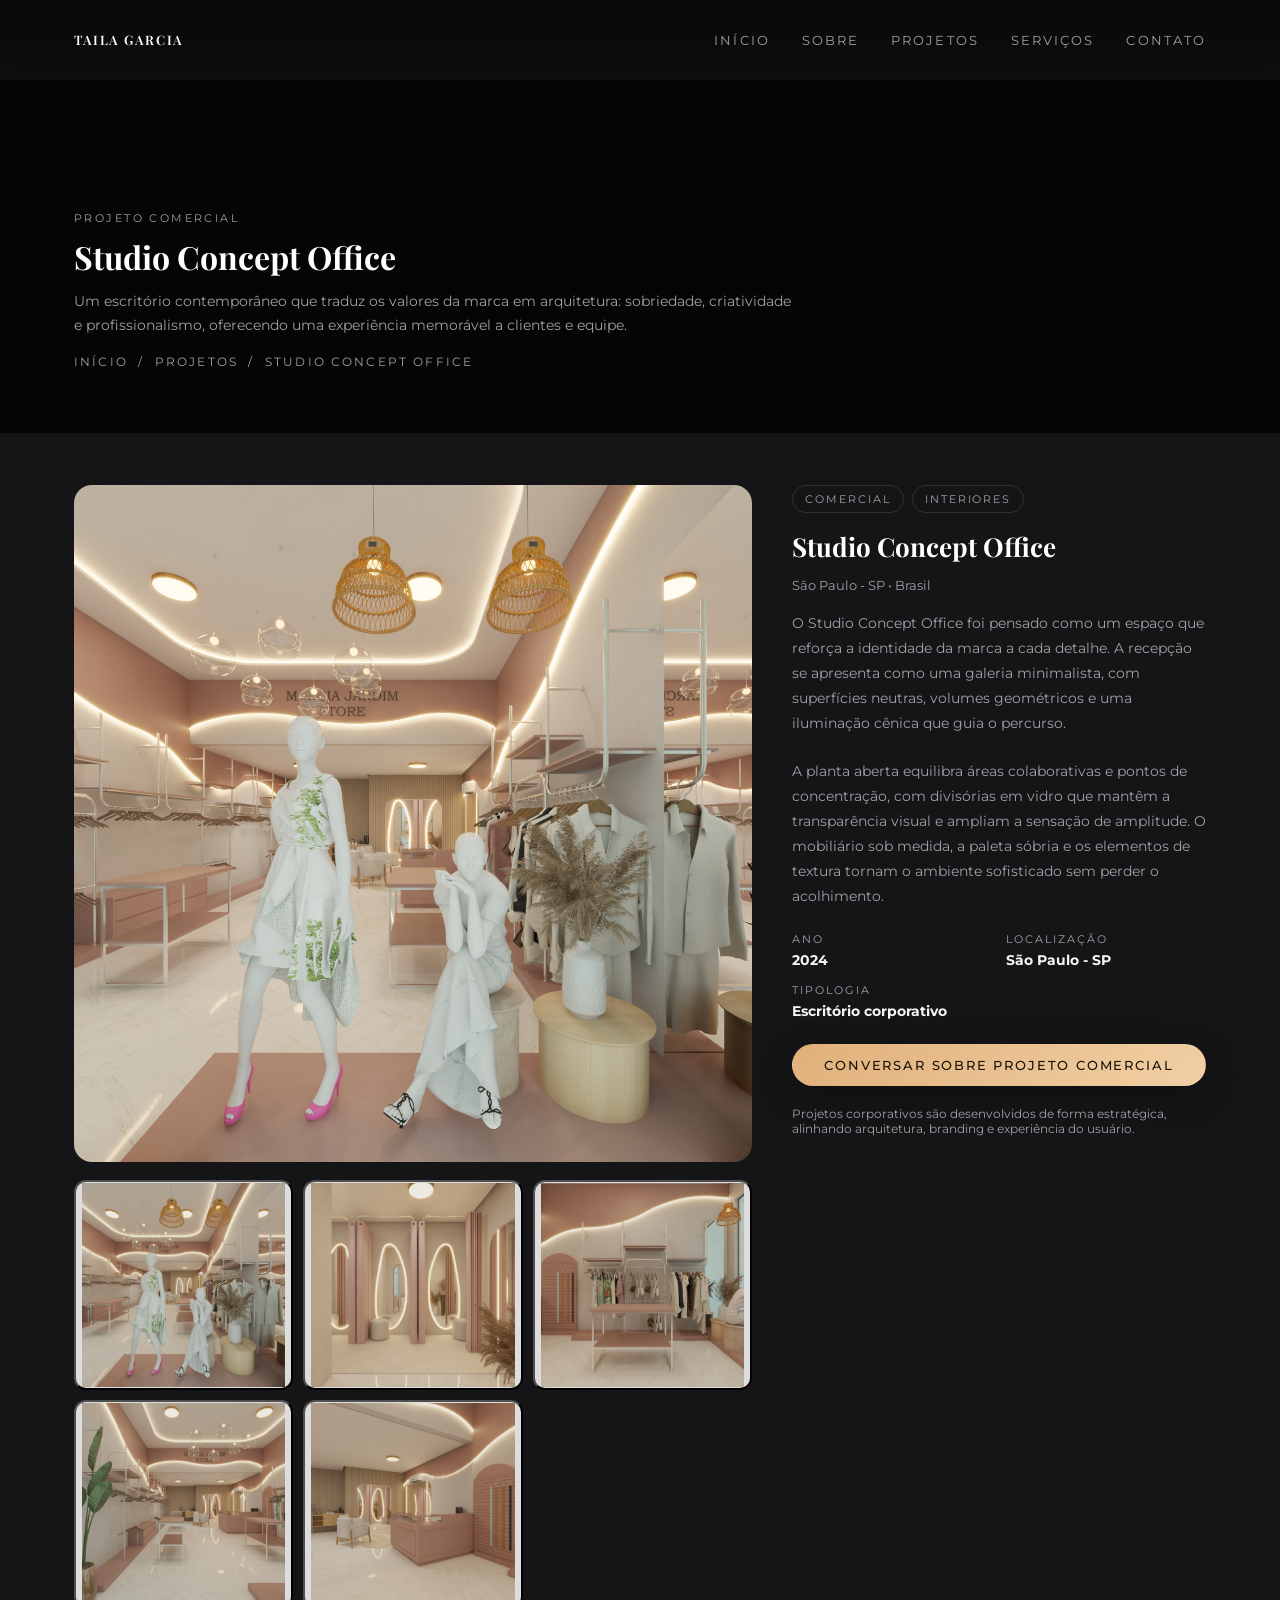
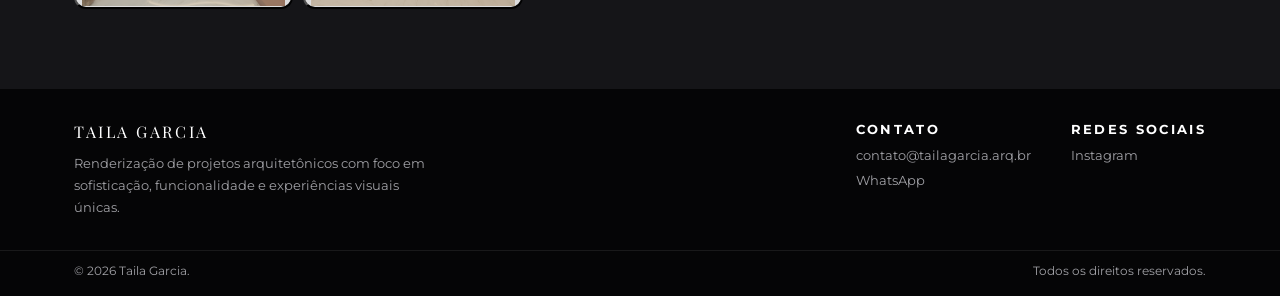
==== projetos/projeto-comercial-01.html @ 8aee03a0 "Initial commit" ====
<!DOCTYPE html>
<html lang="pt-BR">
  <head>
    <meta charset="UTF-8" />
    <meta name="viewport" content="width=device-width, initial-scale=1.0" />
    <title>Studio Concept Office | Taila Garcia</title>
    <meta
      name="description"
      content="Escritório contemporâneo com atmosfera sofisticada e minimalista, pensado para potencializar a experiência da marca e o bem-estar da equipe."
    />

    <link rel="preconnect" href="https://fonts.googleapis.com" />
    <link rel="preconnect" href="https://fonts.gstatic.com" crossorigin />
    <link
      href="https://fonts.googleapis.com/css2?family=Montserrat:wght@300;400;500;600&family=Playfair+Display:wght@500;600;700&display=swap"
      rel="stylesheet"
    />

    <link rel="stylesheet" href="../assets/css/style.css" />
  </head>
  <body>
    <!-- Header -->
    <header class="header">
      <div class="container header__content">
        <a href="../index.html#home" class="logo"
          >Taila Garcia</a
        >

        <nav class="nav" id="mainNav">
          <ul class="nav__list">
            <li><a href="../index.html#home">Início</a></li>
            <li><a href="../index.html#sobre">Sobre</a></li>
            <li><a href="../projetos.html">Projetos</a></li>
            <li><a href="../index.html#servicos">Serviços</a></li>
            <li><a href="../index.html#contato">Contato</a></li>
          </ul>
        </nav>

        <button class="nav-toggle" id="navToggle" aria-label="Abrir menu">
          <span></span>
          <span></span>
          <span></span>
        </button>
      </div>
    </header>

    <main>
      <!-- Cabeçalho do projeto -->
      <section class="page-header">
        <div class="container">
          <div class="page-header__content animate-on-scroll">
            <p class="page-header__eyebrow">Projeto comercial</p>
            <h1 class="page-header__title">Studio Concept Office</h1>
            <p class="page-header__subtitle">
              Um escritório contemporâneo que traduz os valores da marca em
              arquitetura: sobriedade, criatividade e profissionalismo,
              oferecendo uma experiência memorável a clientes e equipe.
            </p>

            <div class="breadcrumb">
              <a href="../index.html">Início</a> &nbsp;/&nbsp;
              <a href="../projetos.html">Projetos</a> &nbsp;/&nbsp;
              <span>Studio Concept Office</span>
            </div>
          </div>
        </div>
      </section>

      <!-- Conteúdo do projeto -->
      <section class="page-section">
        <div class="container">
          <div class="project-layout">
            <!-- Galeria -->
            <div class="project-gallery animate-on-scroll">
              <div
                class="project-gallery__main"
                data-main-image="comercial-concept-thumbs"
              >
                <img
                  src="../assets/img/projetos/comercial/comercial-1.png"
                  alt="Área de recepção do Studio Concept Office"
                />
              </div>
              <div
                class="project-gallery__thumbs"
                id="comercial-concept-thumbs"
              >
                <button
                  class="project-gallery__thumb"
                  type="button"
                  data-image-src="../assets/img/projetos/comercial/comercial-1.png"
                >
                  <img
                    src="../assets/img/projetos/comercial/comercial-1.png"
                    alt="Recepção com iluminação linear"
                  />
                
                </button>
                <button
                  class="project-gallery__thumb"
                  type="button"
                  data-image-src="../assets/img/projetos/comercial/comercial-2.png"
                >
                  <img
                    src="../assets/img/projetos/comercial/comercial-2.png"
                    alt="Sala de reunião envidraçada"
                  />
                </button>

                <button
                  class="project-gallery__thumb"
                  type="button"
                  data-image-src="../assets/img/projetos/comercial/comercial-3.png"
                >
                  <img
                    src="../assets/img/projetos/comercial/comercial-3.png"
                    alt="Sala de reunião envidraçada"
                  />
                </button>
                <button
                  class="project-gallery__thumb"
                  type="button"
                  data-image-src="../assets/img/projetos/comercial/comercial-4.png"
                >
                  <img
                    src="../assets/img/projetos/comercial/comercial-4.png"
                    alt="Área de trabalho colaborativa"
                  />
                </button>

                <button
                  class="project-gallery__thumb"
                  type="button"
                  data-image-src="../assets/img/projetos/comercial/comercial-5.png"
                >
                  <img
                    src="../assets/img/projetos/comercial/comercial-5.png"
                    alt="Sala de reunião envidraçada"
                  />
                </button>
              </div>
            </div>

            <!-- Detalhes do projeto -->
            <aside class="project-meta animate-on-scroll">
              <div class="project-meta__tags">
                <span class="project-tag">Comercial</span>
                <span class="project-tag">Interiores</span>
              </div>

              <h1>Studio Concept Office</h1>
              <p class="project-meta__location">São Paulo - SP • Brasil</p>

              <p class="project-meta__description">
                O Studio Concept Office foi pensado como um espaço que reforça a
                identidade da marca a cada detalhe. A recepção se apresenta como
                uma galeria minimalista, com superfícies neutras, volumes
                geométricos e uma iluminação cênica que guia o percurso.
              </p>
              <p class="project-meta__description">
                A planta aberta equilibra áreas colaborativas e pontos de
                concentração, com divisórias em vidro que mantêm a
                transparência visual e ampliam a sensação de amplitude. O
                mobiliário sob medida, a paleta sóbria e os elementos de
                textura tornam o ambiente sofisticado sem perder o acolhimento.
              </p>

              <div class="project-meta__info">
                <div class="project-meta__info-item">
                  <span>Ano</span>
                  <strong>2024</strong>
                </div>
                <div class="project-meta__info-item">
                  <span>Localização</span>
                  <strong>São Paulo - SP</strong>
                </div>
                <div class="project-meta__info-item">
                  <span>Tipologia</span>
                  <strong>Escritório corporativo</strong>
                </div>
              </div>

              <div class="project-meta__cta">
                <a
                  href="https://wa.me/5544998834349?text=Olá%20Taila,%20gostei%20do%20Studio%20Concept%20Office%20e%20gostaria%20de%20conversar%20sobre%20um%20projeto%20comercial."
                  target="_blank"
                  rel="noopener"
                  class="btn btn--primary"
                >
                  Conversar sobre projeto comercial
                </a>
                <p class="project-meta__cta-note">
                  Projetos corporativos são desenvolvidos de forma estratégica,
                  alinhando arquitetura, branding e experiência do usuário.
                </p>
              </div>
            </aside>
          </div>
        </div>
      </section>
    </main>

    <!-- Footer -->
    <footer class="footer">
      <div class="container footer__content">
        <div class="footer__brand">
          <span class="footer__logo">Taila Garcia</span>
          <p>
            Renderização de projetos arquitetônicos com foco em sofisticação, funcionalidade
            e experiências visuais únicas.
          </p>
        </div>

        <div class="footer__columns">
          <div class="footer__column">
            <h4>Contato</h4>
            <ul>
              <li>
                <a href="mailto:contato@tailagarcia.arq.br"
                  >contato@tailagarcia.arq.br</a
                >
              </li>
              <li>
                <a
                  href="https://wa.me/554499834349?text=Olá%20Taila,%20gostaria%20de%20conversar%20sobre%20um%20projeto."
                  target="_blank"
                  rel="noopener"
                  >WhatsApp</a
                >
              </li>
            </ul>
          </div>

          <div class="footer__column">
            <h4>Redes sociais</h4>
            <ul class="footer__social">
              <li><a href="https://www.instagram.com/tgorender?igsh=a2pmd243MzJvcm42"
                target="_blank"
                aria-label="Instagram">Instagram</a></li>
            </ul>
          </div>
        </div>
      </div>
      <div class="footer__bottom">
        <div class="container footer__bottom-inner">
          <span>© <span id="year"></span> Taila Garcia.</span>
          <span>Todos os direitos reservados.</span>
        </div>
      </div>
    </footer>

    <script src="../assets/js/main.js"></script>
  </body>
</html>
---- assets/css/style.css ----
:root {
  /* Paleta neutra */
  --color-bg: #0f0f10;
  --color-bg-alt: #151518;
  --color-surface: #1d1d20;
  --color-surface-light: #f5f5f5;
  --color-surface-muted: #eeeeee;
  --color-text: #f5f5f5;
  --color-text-muted: #a0a0a5;
  --color-text-dark: #171717;
  --color-accent: #e0b07a;
  --color-accent-soft: rgba(224, 176, 122, 0.16);
  --color-border-subtle: rgba(255, 255, 255, 0.08);

  --header-height: 80px;
  --container-width: 1180px;
  --radius-sm: 8px;
  --radius-md: 12px;
  --radius-lg: 20px;

  --shadow-soft: 0 18px 45px rgba(0, 0, 0, 0.45);
  --shadow-subtle: 0 10px 35px rgba(0, 0, 0, 0.25);

  --transition-fast: 0.2s ease;
  --transition-normal: 0.3s ease;
  --transition-slow: 0.5s ease;
}

*,
*::before,
*::after {
  box-sizing: border-box;
}

html {
  scroll-behavior: smooth;
}

body {
  margin: 0;
  font-family: "Montserrat", system-ui, -apple-system, BlinkMacSystemFont,
    "Segoe UI", sans-serif;
  background-color: var(--color-bg);
  color: var(--color-text);
  -webkit-font-smoothing: antialiased;
}

img {
  max-width: 100%;
  display: block;
}

a {
  color: inherit;
  text-decoration: none;
}

button {
  font-family: inherit;
}

/* =========================================
   LAYOUT BASE
   ========================================= */

.container {
  width: 100%;
  max-width: var(--container-width);
  margin: 0 auto;
  padding: 0 24px;
}

main {
  margin-top: var(--header-height);
}

.section {
  padding: 96px 0;
}

.section--light {
  background-color: #ffffff;
  color: var(--color-text-dark);
}

.section--dark {
  background-color: var(--color-bg);
  color: var(--color-text);
}

.section__header {
  max-width: 640px;
  margin: 0 auto 48px;
  text-align: center;
}

.section__title {
  font-family: "Playfair Display", serif;
  font-weight: 600;
  font-size: 32px;
  letter-spacing: 0.02em;
  margin: 0 0 12px;
}

.section__title--light {
  color: #ffffff;
}

.section__subtitle {
  margin: 0;
  font-size: 15px;
  line-height: 1.7;
  color: #57575c;
}

.section__subtitle--light {
  color: var(--color-text-muted);
}

.section__footer {
  margin-top: 40px;
  text-align: center;
}

/* =========================================
   HEADER FIXO
   ========================================= */

.header {
  position: fixed;
  inset: 0 0 auto 0;
  height: var(--header-height);
  display: flex;
  align-items: center;
  z-index: 1000;
  backdrop-filter: blur(12px);
  background: linear-gradient(
    to bottom,
    rgba(10, 10, 11, 0.96),
    rgba(10, 10, 11, 0.78),
    transparent
  );
  border-bottom: 1px solid rgba(255, 255, 255, 0.03);
}

.header__content {
  display: flex;
  align-items: center;
  justify-content: space-between;
  gap: 32px;
}

.logo {
  font-family: "Playfair Display", serif;
  font-weight: 600;
  letter-spacing: 0.12em;
  font-size: 13px;
  text-transform: uppercase;
  color: #ffffff;
}

.logo span {
  font-family: "Montserrat", sans-serif;
  font-weight: 400;
  letter-spacing: 0.18em;
  margin-left: 6px;
  opacity: 0.7;
}

.nav {
  display: flex;
}

.nav__list {
  list-style: none;
  display: flex;
  align-items: center;
  gap: 32px;
  margin: 0;
  padding: 0;
}

.nav__list a {
  font-size: 13px;
  text-transform: uppercase;
  letter-spacing: 0.16em;
  color: var(--color-text-muted);
  position: relative;
  padding-bottom: 4px;
  transition: color var(--transition-fast);
}

.nav__list a::after {
  content: "";
  position: absolute;
  left: 0;
  bottom: 0;
  width: 0;
  height: 1px;
  background-color: var(--color-accent);
  transition: width var(--transition-normal);
}

.nav__list a:hover {
  color: #ffffff;
}

.nav__list a:hover::after {
  width: 100%;
}

/* Botão hamburguer (mobile) */
.nav-toggle {
  display: none;
  width: 32px;
  height: 32px;
  border: none;
  background: transparent;
  padding: 0;
  cursor: pointer;
}

.nav-toggle span {
  display: block;
  width: 100%;
  height: 2px;
  border-radius: 999px;
  background-color: #ffffff;
  transition: transform var(--transition-normal),
    opacity var(--transition-normal), top var(--transition-normal),
    bottom var(--transition-normal);
  position: relative;
}

.nav-toggle span + span {
  margin-top: 6px;
}

.nav-toggle.is-open span:nth-child(1) {
  transform: translateY(4px) rotate(45deg);
}

.nav-toggle.is-open span:nth-child(2) {
  opacity: 0;
}

.nav-toggle.is-open span:nth-child(3) {
  transform: translateY(-4px) rotate(-45deg);
}

/* =========================================
   BOTÕES
   ========================================= */

.btn {
  display: inline-flex;
  align-items: center;
  justify-content: center;
  border-radius: 999px;
  padding: 12px 26px;
  font-size: 13px;
  font-weight: 500;
  letter-spacing: 0.14em;
  text-transform: uppercase;
  border: 1px solid transparent;
  cursor: pointer;
  transition: background-color var(--transition-normal),
    color var(--transition-normal), border-color var(--transition-normal),
    transform 0.15s ease, box-shadow 0.15s ease;
}

.btn--primary {
  background: linear-gradient(135deg, var(--color-accent), #f1d0a5);
  color: #1b1308;
  box-shadow: var(--shadow-subtle);
}

.btn--primary:hover {
  transform: translateY(-1px);
  box-shadow: var(--shadow-soft);
}

.btn--ghost {
  background-color: transparent;
  border-color: rgba(0, 0, 0, 0.1);
  color: #111111;
}

.section--dark .btn--ghost {
  border-color: var(--color-border-subtle);
  color: var(--color-text);
}

.btn--ghost:hover {
  background-color: #f3f3f3;
}

.section--dark .btn--ghost:hover {
  background-color: rgba(255, 255, 255, 0.04);
}

.btn--ghost-light {
  background-color: transparent;
  border-color: rgba(255, 255, 255, 0.18);
  color: #ffffff;
}

.btn--ghost-light:hover {
  background-color: rgba(255, 255, 255, 0.06);
}

.btn--full {
  width: 100%;
}

/* =========================================
   HERO
   ========================================= */

.hero {
  position: relative;
  min-height: calc(100vh - var(--header-height));
  display: flex;
  align-items: center;
  color: #ffffff;
  background-image: linear-gradient(
      120deg,
      rgba(15, 15, 16, 0.9),
      rgba(15, 15, 16, 0.82)
    ),
    url("../img/hero-arquitetura.jpg");
  background-size: cover;
  background-position: center;
}

.hero__overlay {
  position: absolute;
  inset: 0;
  background: radial-gradient(
    circle at top left,
    rgba(255, 255, 255, 0.08),
    transparent 50%
  );
  opacity: 0.7;
}

.hero__content {
  position: relative;
  z-index: 1;
  max-width: 640px;
}

.hero__eyebrow {
  font-size: 12px;
  text-transform: uppercase;
  letter-spacing: 0.22em;
  color: var(--color-text-muted);
  margin-bottom: 16px;
}

.hero__title {
  font-family: "Playfair Display", serif;
  font-size: 40px;
  line-height: 1.15;
  margin: 0 0 18px;
}

.hero__subtitle {
  margin: 0 0 28px;
  font-size: 15px;
  line-height: 1.8;
  color: var(--color-text-muted);
}

.hero__actions {
  display: flex;
  flex-wrap: wrap;
  gap: 12px;
}

/* =========================================
   SOBRE
   ========================================= */

.about {
  display: grid;
  grid-template-columns: minmax(0, 1.1fr) minmax(0, 1.4fr);
  gap: 64px;
  align-items: center;
}

.about__image {
  position: relative;
}

.about__image::before {
  content: "";
  position: absolute;
  inset: 8% -12%;
  border-radius: var(--radius-lg);
  border: 1px solid rgba(0, 0, 0, 0.06);
}

.about__image-placeholder {
  position: relative;
  border-radius: var(--radius-lg);
  background: linear-gradient(145deg, #101010, #2a2827);
  box-shadow: 0 30px 65px rgba(0, 0, 0, 0.35);
  display: flex;
  align-items: flex-end;
  justify-content: flex-start;
  padding: 32px 32px 40px;
  height: 360px;
  overflow: hidden;
}

.about__image-placeholder::after {
  content: "";
  position: absolute;
  inset: 0;
 background-image:   url("../img/projetos/pessoal/profissional-02.jpeg");
  background-size: contain;
  background-repeat: no-repeat;
  width: 100%;
  height: 100%;
  object-fit: contain;
  background-position: center;
  opacity: 0.8;
  background-color: #1c1c1c;
}

.about__image-placeholder span {
  position: relative;
  z-index: 1;
  display: inline-flex;
  align-items: center;
  justify-content: center;
  width: 64px;
  height: 64px;
  border-radius: 999px;
  background-color: rgba(0, 0, 0, 0.72);
  border: 1px solid rgba(255, 255, 255, 0.18);
  color: #f5f5f5;
  font-family: "Playfair Display", serif;
  font-size: 22px;
  letter-spacing: 0.12em;
}

.about__content p {
  font-size: 15px;
  line-height: 1.8;
  color: #4e4e53;
}

.about__content p + p {
  margin-top: 10px;
}

.about__highlights {
  display: grid;
  grid-template-columns: repeat(3, minmax(0, 1fr));
  gap: 18px;
  margin-top: 28px;
}

.about__highlight-card {
  border-radius: 16px;
  background-color: var(--color-surface-light);
  border: 1px solid rgba(0, 0, 0, 0.04);
  padding: 18px 18px 20px;
}

.about__highlight-card h3 {
  font-size: 14px;
  margin: 0 0 6px;
}

.about__highlight-card p {
  font-size: 13px;
  color: #696970;
  margin: 0;
}

/* =========================================
   PORTFÓLIO
   ========================================= */

.portfolio-filters {
  display: flex;
  justify-content: center;
  gap: 10px;
  flex-wrap: wrap;
  margin-bottom: 32px;
}

.filter-btn {
  padding: 8px 18px;
  border-radius: 999px;
  border: 1px solid rgba(255, 255, 255, 0.12);
  background-color: transparent;
  color: var(--color-text-muted);
  font-size: 12px;
  letter-spacing: 0.18em;
  text-transform: uppercase;
  cursor: pointer;
  transition: background-color var(--transition-normal),
    color var(--transition-normal), border-color var(--transition-normal),
    transform 0.15s ease;
}

.filter-btn:hover {
  border-color: rgba(255, 255, 255, 0.3);
  color: #ffffff;
}

.filter-btn.active {
  background-color: rgba(255, 255, 255, 0.06);
  color: #ffffff;
  border-color: rgba(255, 255, 255, 0.35);
}

.portfolio-grid {
  display: grid;
  grid-template-columns: repeat(3, minmax(0, 1fr));
  gap: 22px;
}

.portfolio-item {
  border-radius: 18px;
  overflow: hidden;
  background-color: #111;
  border: 1px solid rgba(255, 255, 255, 0.06);
  box-shadow: var(--shadow-soft);
  transform: translateY(0);
  transition: transform var(--transition-normal),
    box-shadow var(--transition-normal), border-color var(--transition-normal),
    opacity 0.25s ease;
}

.portfolio-link {
  display: block;
}

.portfolio-item__image {
  position: relative;
  padding-top: 72%;
  background-size: cover;
  background-position: center;
}

/* Imagens genéricas por categoria (substitua por fotos reais) */
.portfolio-item__image--residencial {
  background-image: linear-gradient(
      to bottom,
      rgba(0, 0, 0, 0.25),
      rgba(0, 0, 0, 0.7)
    ),
    url("../img/projetos/residencial/Fachada\ 1.png");
}

.portfolio-item__image--comercial {
  background-image: linear-gradient(
      to bottom,
      rgba(0, 0, 0, 0.2),
      rgba(0, 0, 0, 0.8)
    ),
    url("../img/projetos/comercial/comercial-1.png");
}

.portfolio-item__image--interiores {
  background-image: linear-gradient(
      to bottom,
      rgba(0, 0, 0, 0.3),
      rgba(0, 0, 0, 0.75)
    ),
    url("../img/projetos/interiores/interiores-01-closet.jpg");
}

.portfolio-item__info {
  padding: 16px 18px 18px;
}

.portfolio-item__info h3 {
  font-size: 16px;
  margin: 0 0 4px;
}

.portfolio-item__info p {
  margin: 0;
  font-size: 13px;
  color: var(--color-text-muted);
}

.portfolio-item:hover {
  transform: translateY(-6px);
  box-shadow: 0 28px 65px rgba(0, 0, 0, 0.75);
  border-color: rgba(255, 255, 255, 0.24);
}


/* =========================================
   SERVIÇOS
   ========================================= */

.services-grid {
  display: grid;
  grid-template-columns: repeat(4, minmax(0, 1fr));
  gap: 20px;
  margin-top: 24px;
}

.service-card {
  border-radius: 18px;
  background-color: var(--color-surface-light);
  padding: 22px 20px 22px;
  border: 1px solid rgba(0, 0, 0, 0.04);
  box-shadow: 0 16px 35px rgba(0, 0, 0, 0.06);
  transition: transform var(--transition-normal),
    box-shadow var(--transition-normal),
    border-color var(--transition-normal);
}

.service-card__icon {
  width: 32px;
  height: 32px;
  border-radius: 999px;
  border: 1px solid rgba(0, 0, 0, 0.16);
  display: flex;
  align-items: center;
  justify-content: center;
  margin-bottom: 14px;
}

.service-card__icon span {
  display: block;
  width: 16px;
  height: 16px;
  border-radius: 6px;
  border: 1px solid rgba(0, 0, 0, 0.3);
}

.service-card__icon--alt span {
  border-radius: 999px;
}

.service-card h3 {
  font-size: 15px;
  margin: 0 0 8px;
}

.service-card p {
  margin: 0;
  font-size: 13px;
  color: #6e6e74;
  line-height: 1.7;
}

.service-card:hover {
  transform: translateY(-4px);
  box-shadow: 0 26px 60px rgba(0, 0, 0, 0.2);
  border-color: rgba(0, 0, 0, 0.14);
}

/* =========================================
   CONTATO
   ========================================= */

.contact {
  display: grid;
  grid-template-columns: minmax(0, 1.1fr) minmax(0, 1.1fr);
  gap: 52px;
  align-items: flex-start;
}

.contact__info .section__title {
  margin-bottom: 8px;
}

.contact__details {
  list-style: none;
  margin: 28px 0 24px;
  padding: 0;
}

.contact__details li {
  margin-bottom: 16px;
}

.contact__details span {
  display: block;
  font-size: 12px;
  letter-spacing: 0.18em;
  text-transform: uppercase;
  color: var(--color-text-muted);
  margin-bottom: 4px;
}

.contact__details strong {
  font-size: 15px;
}

.contact__details a {
  font-size: 14px;
  color: #ffffff;
  opacity: 0.85;
}

.contact__details a:hover {
  opacity: 1;
}

.contact__form-wrapper {
  background-color: #111;
  border-radius: 20px;
  padding: 24px 24px 26px;
  border: 1px solid rgba(255, 255, 255, 0.08);
  box-shadow: 0 26px 65px rgba(0, 0, 0, 0.8);
}

.contact__form {
  display: flex;
  flex-direction: column;
  gap: 16px;
}

.form-group {
  display: flex;
  flex-direction: column;
  gap: 6px;
}

.form-group label {
  font-size: 13px;
  color: var(--color-text-muted);
}

.form-group input,
.form-group textarea {
  border-radius: 999px;
  border: 1px solid rgba(255, 255, 255, 0.08);
  background-color: rgba(255, 255, 255, 0.02);
  color: #ffffff;
  font-size: 14px;
  padding: 10px 14px;
  outline: none;
  transition: border-color var(--transition-fast),
    background-color var(--transition-fast), box-shadow 0.15s ease;
}

.form-group textarea {
  border-radius: 14px;
  resize: vertical;
  min-height: 110px;
}

.form-group input::placeholder,
.form-group textarea::placeholder {
  color: rgba(255, 255, 255, 0.3);
}

.form-group input:focus,
.form-group textarea:focus {
  border-color: rgba(224, 176, 122, 0.9);
  background-color: rgba(255, 255, 255, 0.04);
  box-shadow: 0 0 0 1px rgba(224, 176, 122, 0.6);
}

.form__note {
  margin: 6px 0 0;
  font-size: 12px;
  color: var(--color-text-muted);
}

.map-wrapper {
  margin-top: 40px;
  border-top: 1px solid rgba(255, 255, 255, 0.08);
}

.map-wrapper iframe {
  display: block;
}

/* =========================================
   FOOTER
   ========================================= */

.footer {
  background-color: #050506;
  color: var(--color-text-muted);
  padding-top: 32px;
}

.footer__content {
  display: flex;
  justify-content: space-between;
  align-items: flex-start;
  gap: 32px;
  padding-bottom: 24px;
}

.footer__brand {
  max-width: 360px;
}

.footer__logo {
  font-family: "Playfair Display", serif;
  font-size: 16px;
  letter-spacing: 0.16em;
  text-transform: uppercase;
  color: #ffffff;
  display: inline-block;
  margin-bottom: 10px;
}

.footer__brand p {
  margin: 0;
  font-size: 13px;
  line-height: 1.7;
}

.footer__columns {
  display: flex;
  gap: 40px;
}

.footer__column h4 {
  margin: 0 0 8px;
  font-size: 13px;
  text-transform: uppercase;
  letter-spacing: 0.18em;
  color: #ffffff;
}

.footer__column ul {
  list-style: none;
  margin: 0;
  padding: 0;
}

.footer__column li {
  margin-bottom: 6px;
}

.footer__column a {
  font-size: 13px;
  color: var(--color-text-muted);
}

.footer__column a:hover {
  color: #ffffff;
}

.footer__social {
  display: flex;
  flex-direction: column;
}

.footer__bottom {
  border-top: 1px solid rgba(255, 255, 255, 0.08);
  margin-top: 8px;
  padding: 12px 0 18px;
}

.footer__bottom-inner {
  display: flex;
  justify-content: space-between;
  gap: 16px;
  font-size: 12px;
}

/* =========================================
   PÁGINAS DE PROJETOS
   ========================================= */

.page-header {
  background-color: #050506;
  padding: 120px 0 64px;
}

.page-header__content {
  max-width: 720px;
}

.page-header__eyebrow {
  font-size: 11px;
  letter-spacing: 0.22em;
  text-transform: uppercase;
  color: var(--color-text-muted);
  margin-bottom: 10px;
}

.page-header__title {
  font-family: "Playfair Display", serif;
  font-size: 32px;
  margin: 0 0 12px;
  color: #ffffff;
}

.page-header__subtitle {
  margin: 0;
  font-size: 14px;
  line-height: 1.7;
  color: var(--color-text-muted);
}

.breadcrumb {
  margin-top: 16px;
  font-size: 12px;
  text-transform: uppercase;
  letter-spacing: 0.18em;
  color: var(--color-text-muted);
}

.breadcrumb a {
  color: var(--color-text-muted);
}

.breadcrumb a:hover {
  color: #ffffff;
}

.page-section {
  padding: 52px 0 80px;
  background-color: var(--color-bg-alt);
}

.project-layout {
  display: grid;
  grid-template-columns: minmax(0, 1.8fr) minmax(0, 1.1fr);
  gap: 40px;
}

.project-gallery {
  display: grid;
  gap: 18px;
}

.project-gallery__main {
  border-radius: 18px;
  overflow: hidden;
  background-color: #111;
  min-height: 400px;
  position: relative;
}

.project-gallery__main img {
  width: 100%;
  height: auto;
  display: block;
  object-fit: cover;
}

.project-gallery__thumbs {
  display: grid;
  grid-template-columns: repeat(3, minmax(0, 1fr));
  gap: 10px;
}

.project-gallery__thumb {
  border-radius: 12px;
  overflow: hidden;
  cursor: pointer;
  opacity: 0.92;
  transition: opacity 0.18s ease, transform 0.18s ease;
}

.project-gallery__thumb img {
  width: 100%;
  height: 100%;
  object-fit: cover;
}

.project-gallery__thumb:hover {
  opacity: 1;
  transform: translateY(-2px);
}

.project-meta {
  align-self: flex-start;
}

.project-meta__tags {
  display: inline-flex;
  gap: 8px;
  margin-bottom: 16px;
}

.project-tag {
  font-size: 11px;
  letter-spacing: 0.18em;
  text-transform: uppercase;
  border-radius: 999px;
  padding: 6px 12px;
  border: 1px solid rgba(255, 255, 255, 0.12);
  color: var(--color-text-muted);
}

.project-meta h1 {
  font-family: "Playfair Display", serif;
  font-size: 26px;
  margin: 0 0 10px;
  color: #ffffff;
}

.project-meta__location {
  font-size: 13px;
  color: var(--color-text-muted);
  margin-bottom: 18px;
}

.project-meta__description {
  font-size: 14px;
  line-height: 1.8;
  color: var(--color-text-muted);
  margin-bottom: 22px;
}

.project-meta__info {
  display: grid;
  grid-template-columns: repeat(2, minmax(0, 1fr));
  gap: 14px;
  margin-bottom: 24px;
}

.project-meta__info-item span {
  display: block;
  font-size: 11px;
  letter-spacing: 0.18em;
  text-transform: uppercase;
  color: var(--color-text-muted);
  margin-bottom: 4px;
}

.project-meta__info-item strong {
  font-size: 14px;
}

.project-meta__cta {
  display: flex;
  flex-direction: column;
  gap: 8px;
}

.project-meta__cta-note {
  font-size: 12px;
  color: var(--color-text-muted);
}

.projects-list-page {
  padding: 64px 0 96px;
  background-color: var(--color-bg-alt);
}

.projects-list {
  display: grid;
  grid-template-columns: repeat(3, minmax(0, 1fr));
  gap: 22px;
}

.projects-list .portfolio-item {
  background-color: #0f0f10;
}

/* =========================================
   ANIMAÇÕES SUAVES AO SCROLL
   ========================================= */

.animate-on-scroll {
  opacity: 0;
  transform: translateY(26px);
  transition: opacity var(--transition-slow), transform var(--transition-slow);
}

.animate-on-scroll.in-view {
  opacity: 1;
  transform: translateY(0);
}

/* =========================================
   RESPONSIVIDADE
   ========================================= */

@media (max-width: 1024px) {
  .about {
    grid-template-columns: minmax(0, 1fr);
    gap: 40px;
  }

  .about__image {
    order: -1;
  }

  .portfolio-grid {
    grid-template-columns: repeat(2, minmax(0, 1fr));
  }

  .services-grid {
    grid-template-columns: repeat(2, minmax(0, 1fr));
  }

  .contact {
    grid-template-columns: minmax(0, 1fr);
  }

  .project-layout {
    grid-template-columns: minmax(0, 1.4fr) minmax(0, 1.1fr);
  }
}

@media (max-width: 768px) {
  .header {
    background: rgba(5, 5, 6, 0.98);
  }

  .nav {
    position: fixed;
    inset: var(--header-height) 0 auto 0;
    background-color: #050506;
    border-bottom: 1px solid rgba(255, 255, 255, 0.06);
    transform: translateY(-120%);
    opacity: 0;
    pointer-events: none;
    transition: transform var(--transition-normal),
      opacity var(--transition-normal);
  }

  .nav.is-open {
    transform: translateY(0);
    opacity: 1;
    pointer-events: auto;
  }

  .nav__list {
    flex-direction: column;
    align-items: flex-start;
    padding: 18px 24px 18px;
    gap: 10px;
  }

  .nav__list a {
    padding: 4px 0;
  }

  .nav-toggle {
    display: inline-flex;
  }

  .hero {
    align-items: flex-end;
    padding: 72px 0 64px;
  }

  .hero__content {
    max-width: 100%;
  }

  .hero__title {
    font-size: 30px;
  }

  .about__highlights {
    grid-template-columns: minmax(0, 1fr);
  }

  .portfolio-grid {
    grid-template-columns: minmax(0, 1fr);
  }

  .services-grid {
    grid-template-columns: minmax(0, 1fr);
  }

  .section {
    padding: 72px 0;
  }

  .page-header {
    padding: 96px 0 40px;
  }

  .project-layout {
    grid-template-columns: minmax(0, 1fr);
  }

  .project-gallery__thumbs {
    grid-template-columns: repeat(3, minmax(0, 1fr));
  }

  .projects-list {
    grid-template-columns: minmax(0, 1fr);
  }

  .footer__content {
    flex-direction: column;
  }

  .footer__columns {
    width: 100%;
    justify-content: space-between;
  }

  .footer__bottom-inner {
    flex-direction: column;
  }
}

@media (max-width: 520px) {
  .container {
    padding: 0 18px;
  }

  .hero__actions {
    flex-direction: column;
  }

  .about__image-placeholder {
    height: 300px;
  }

  .project-gallery__thumbs {
    grid-template-columns: repeat(2, minmax(0, 1fr));
  }

  .footer__columns {
    flex-direction: column;
    gap: 18px;
  }
}
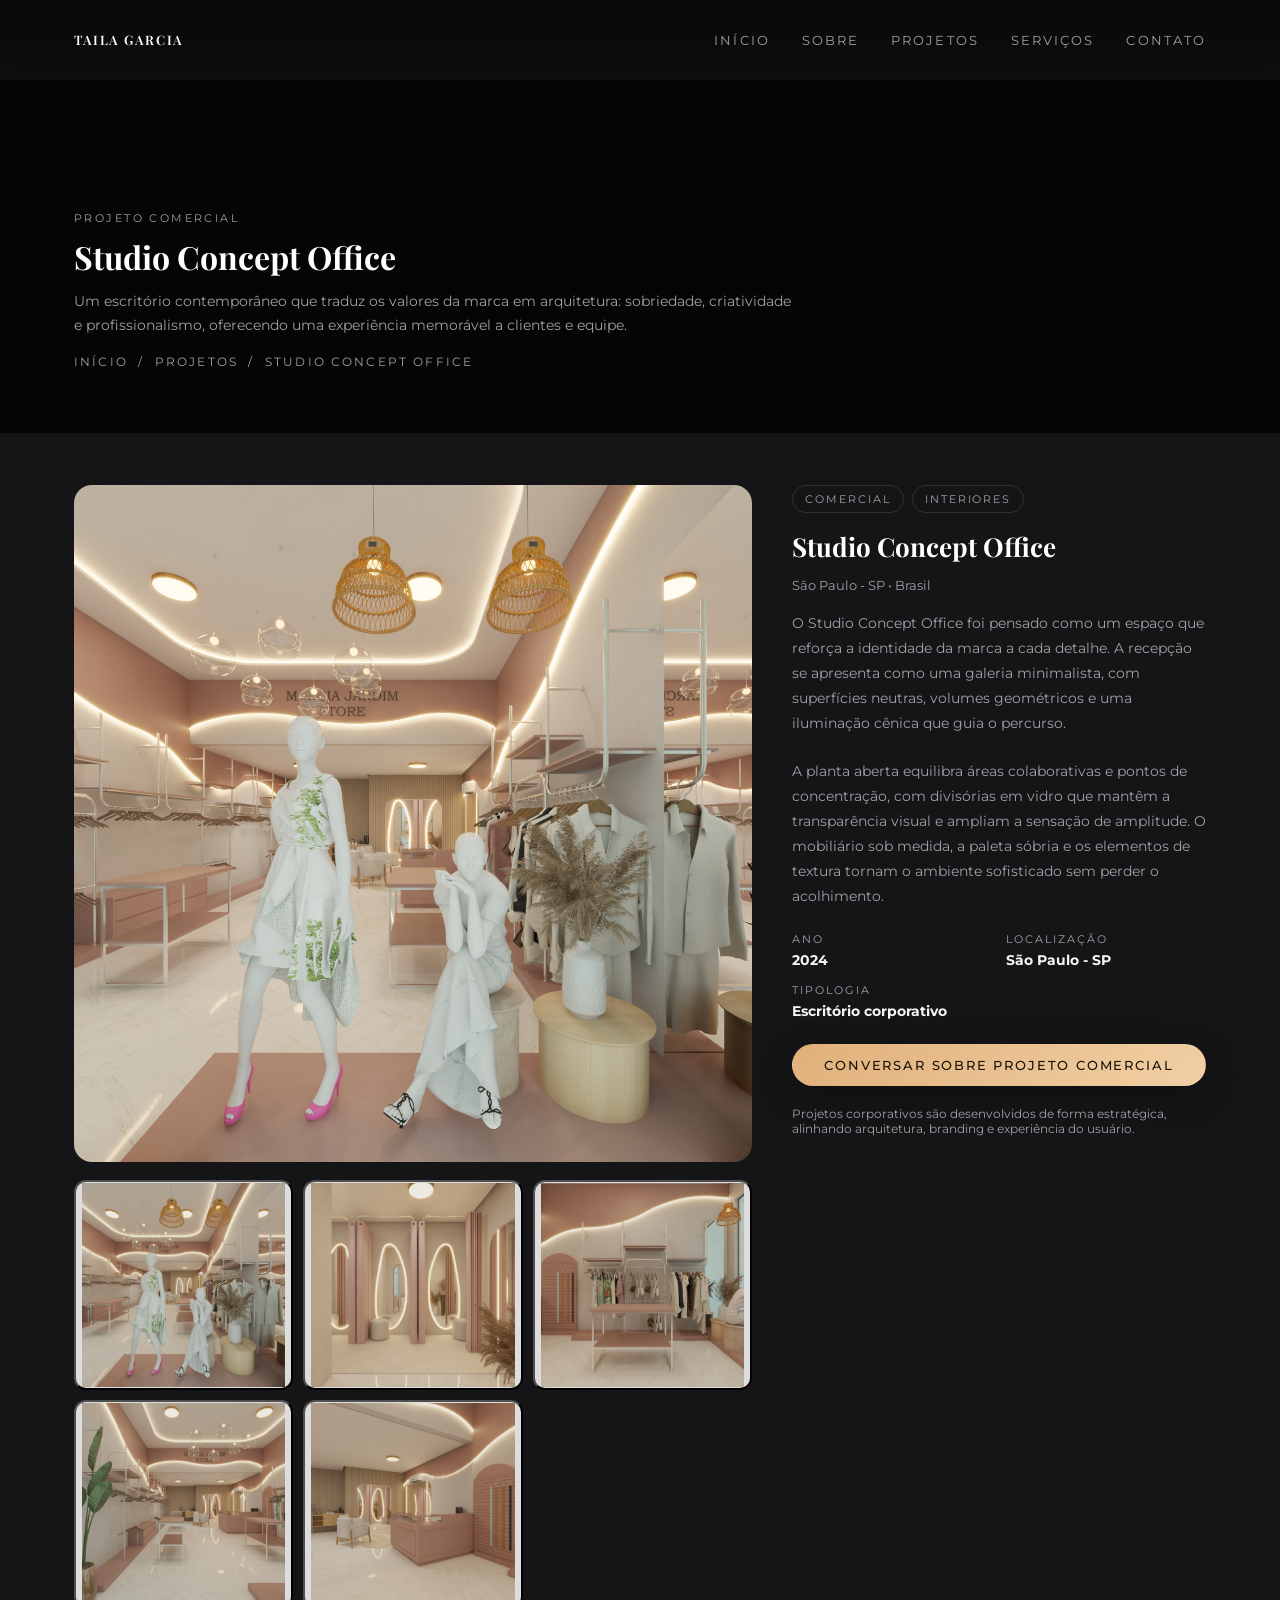
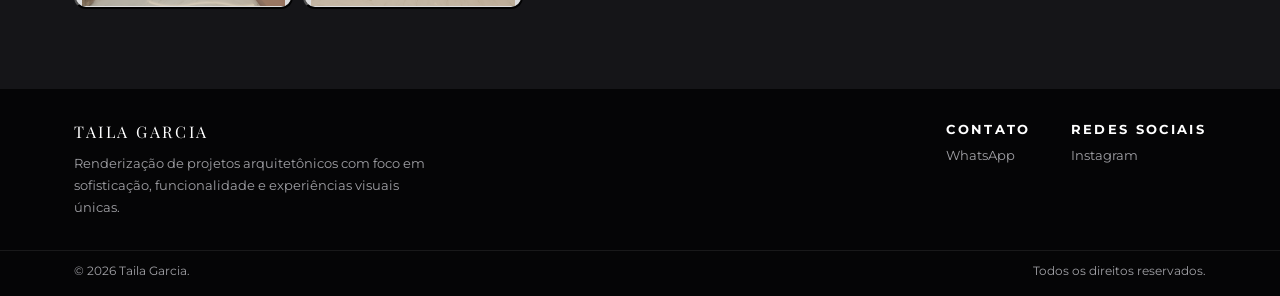
==== commit 0a41728f: "resolvendo alguns ajustes ajustando o resto" ====
--- a/projetos/projeto-comercial-01.html
+++ b/projetos/projeto-comercial-01.html
@@ -215,11 +215,7 @@
           <div class="footer__column">
             <h4>Contato</h4>
             <ul>
-              <li>
-                <a href="mailto:contato@tailagarcia.arq.br"
-                  >contato@tailagarcia.arq.br</a
-                >
-              </li>
+            
               <li>
                 <a
                   href="https://wa.me/554499834349?text=Olá%20Taila,%20gostaria%20de%20conversar%20sobre%20um%20projeto."
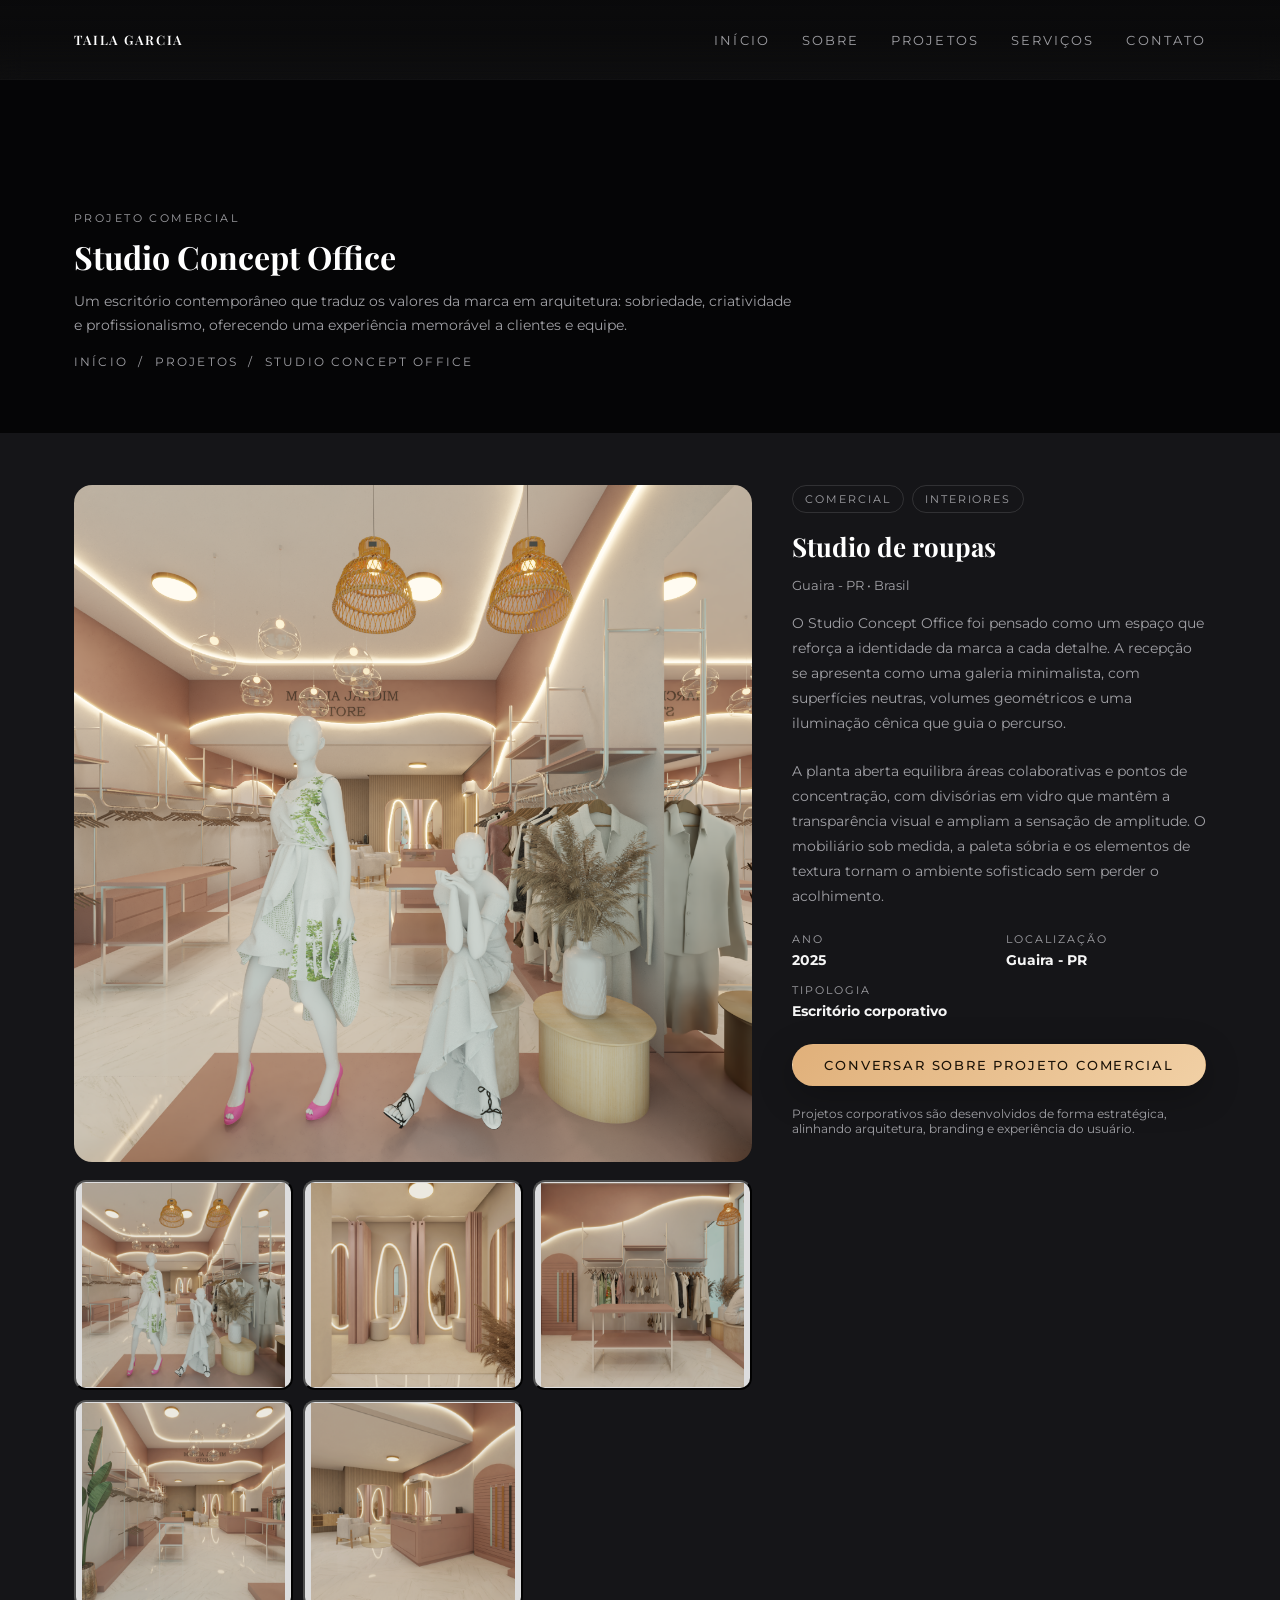
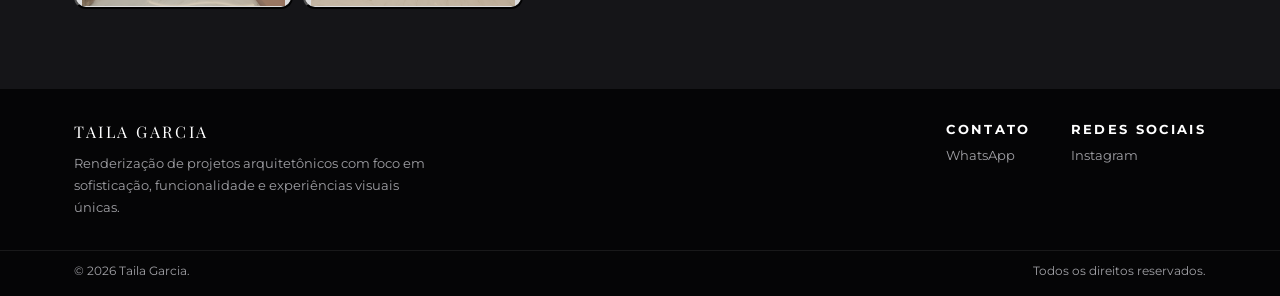
==== commit d9623429: "fazer alteração" ====
--- a/projetos/projeto-comercial-01.html
+++ b/projetos/projeto-comercial-01.html
@@ -148,9 +148,9 @@
                 <span class="project-tag">Interiores</span>
               </div>
 
-              <h1>Studio Concept Office</h1>
-              <p class="project-meta__location">São Paulo - SP • Brasil</p>
-
+              <h1>Studio de roupas</h1>
+              <p class="project-meta__location">Guaira - PR • Brasil</p>
+              <!--fazer alteração loja de roupa-->
               <p class="project-meta__description">
                 O Studio Concept Office foi pensado como um espaço que reforça a
                 identidade da marca a cada detalhe. A recepção se apresenta como
@@ -168,11 +168,11 @@
               <div class="project-meta__info">
                 <div class="project-meta__info-item">
                   <span>Ano</span>
-                  <strong>2024</strong>
+                  <strong>2025</strong>
                 </div>
                 <div class="project-meta__info-item">
                   <span>Localização</span>
-                  <strong>São Paulo - SP</strong>
+                  <strong>Guaira - PR</strong>
                 </div>
                 <div class="project-meta__info-item">
                   <span>Tipologia</span>
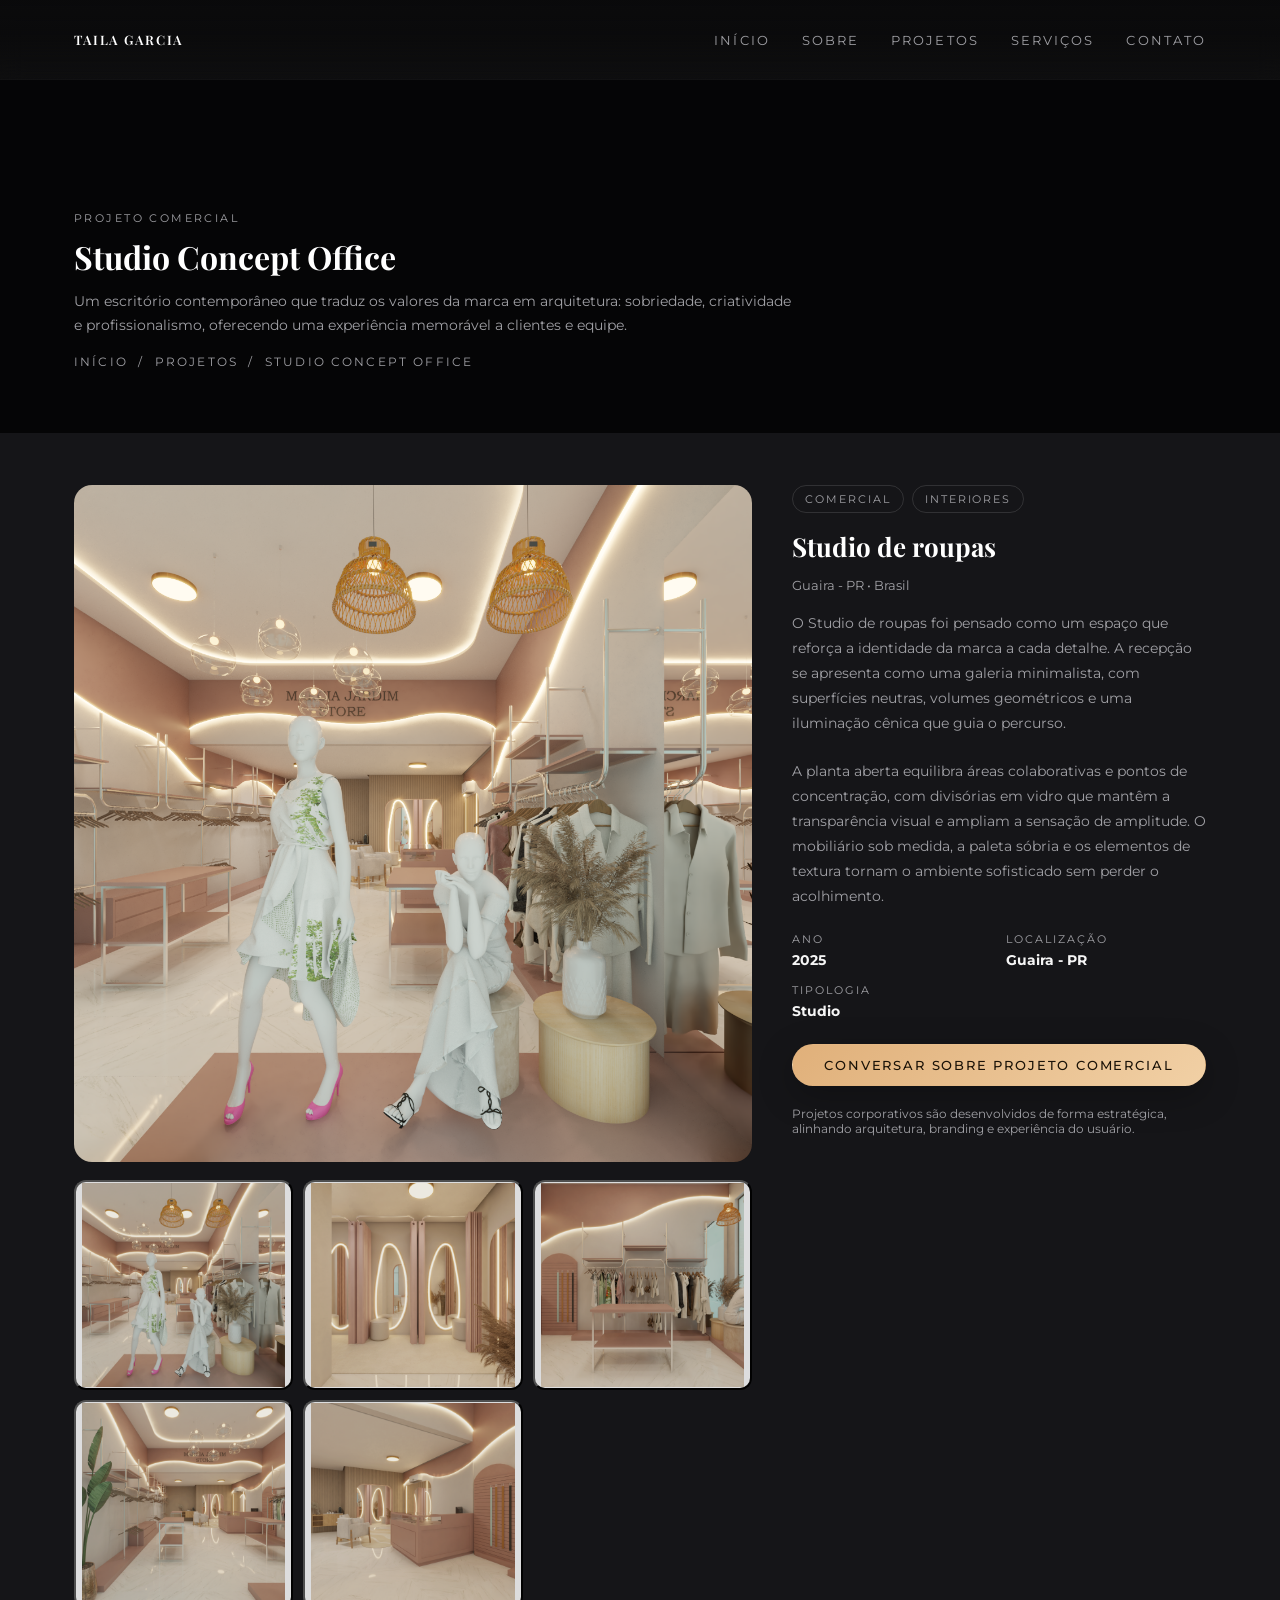
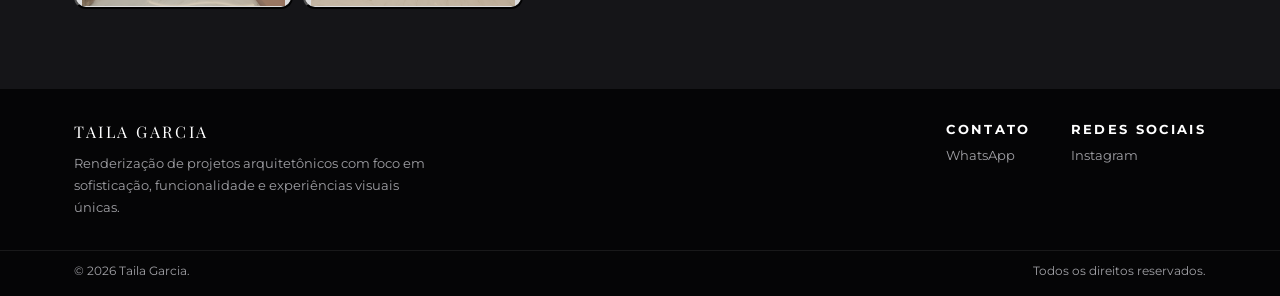
==== commit 24db7e46: "mundando o html e o css" ====
--- a/projetos/projeto-comercial-01.html
+++ b/projetos/projeto-comercial-01.html
@@ -152,7 +152,7 @@
               <p class="project-meta__location">Guaira - PR • Brasil</p>
               <!--fazer alteração loja de roupa-->
               <p class="project-meta__description">
-                O Studio Concept Office foi pensado como um espaço que reforça a
+                O Studio de roupas foi pensado como um espaço que reforça a
                 identidade da marca a cada detalhe. A recepção se apresenta como
                 uma galeria minimalista, com superfícies neutras, volumes
                 geométricos e uma iluminação cênica que guia o percurso.
@@ -176,7 +176,7 @@
                 </div>
                 <div class="project-meta__info-item">
                   <span>Tipologia</span>
-                  <strong>Escritório corporativo</strong>
+                  <strong>Studio</strong>
                 </div>
               </div>
 
--- a/assets/css/style.css
+++ b/assets/css/style.css
@@ -467,7 +467,8 @@
   border-radius: 16px;
   background-color: var(--color-surface-light);
   border: 1px solid rgba(0, 0, 0, 0.04);
-  padding: 18px 18px 20px;
+  padding: 1px 18px 20px;
+  max-width: 300px;
 }
 
 .about__highlight-card h3 {
@@ -548,7 +549,6 @@
   background-position: center;
 }
 
-/* Imagens genéricas por categoria (substitua por fotos reais) */
 .portfolio-item__image--residencial {
   background-image: linear-gradient(
       to bottom,
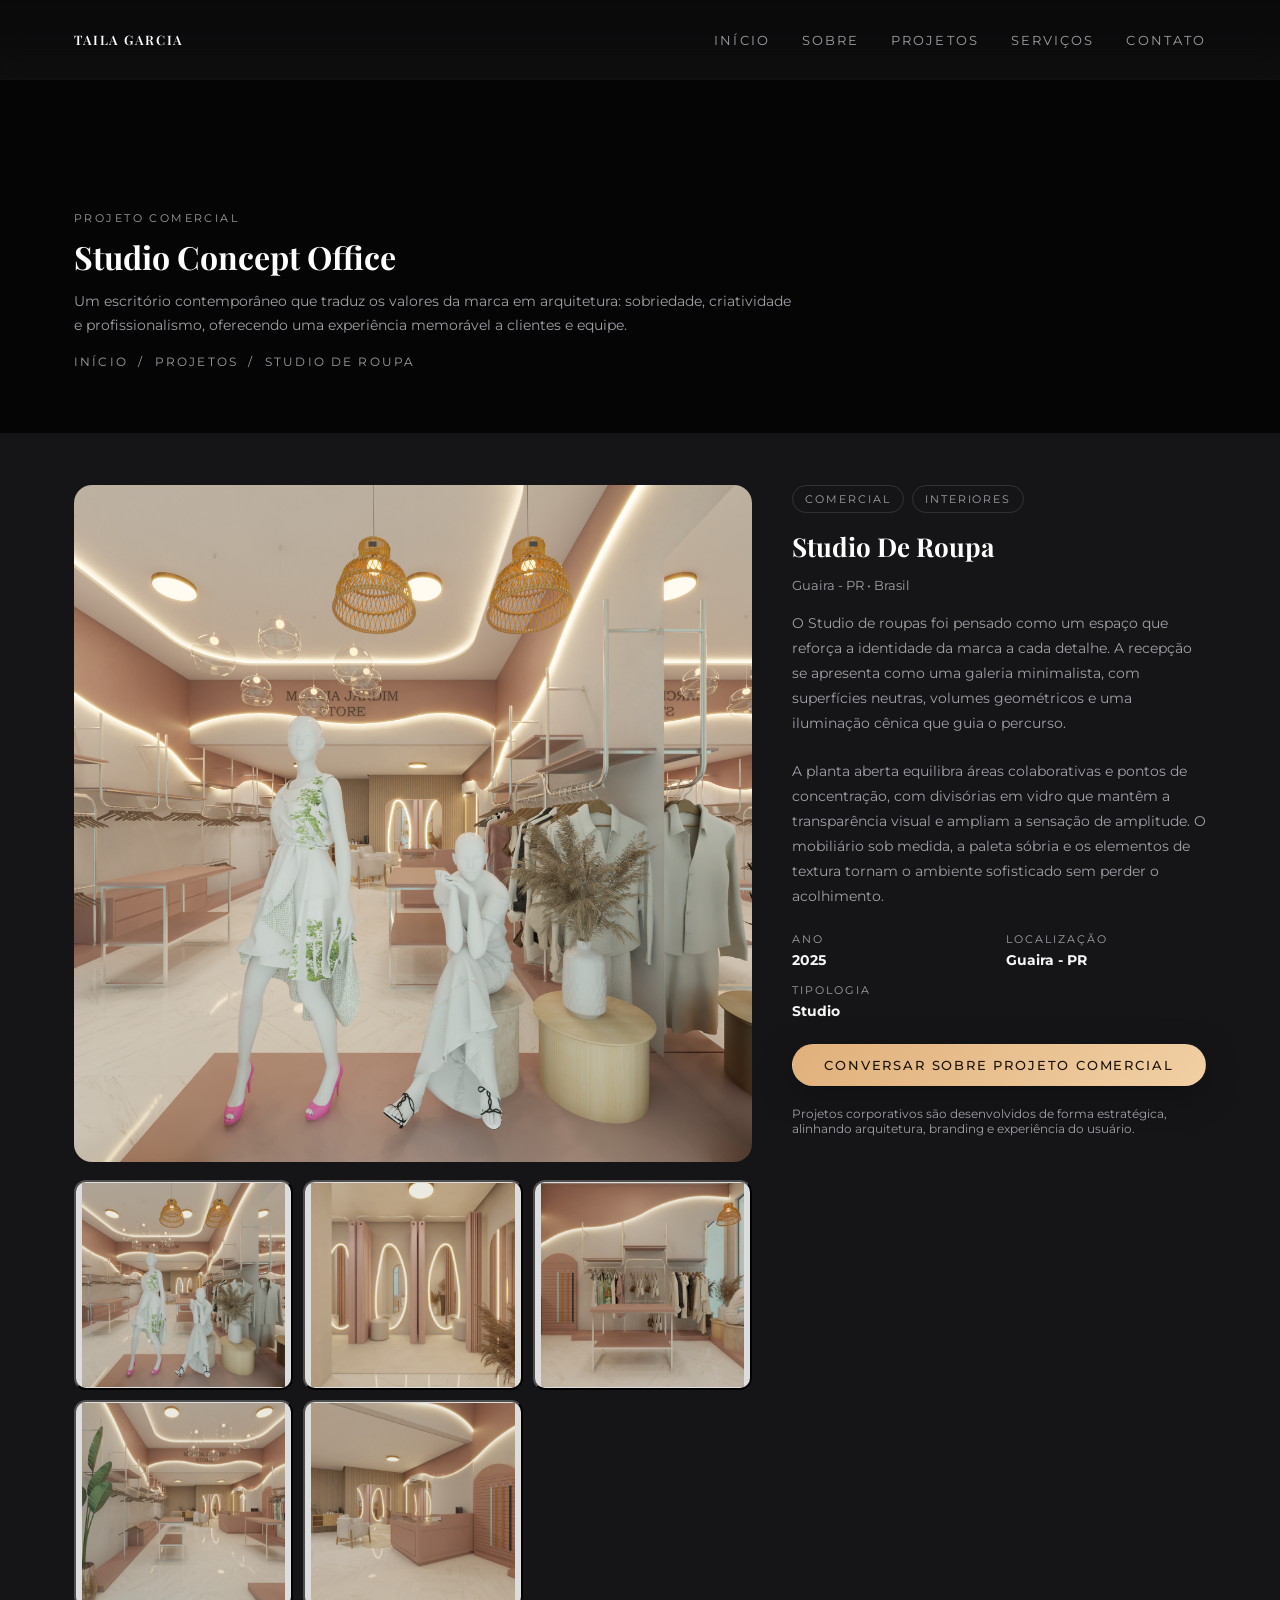
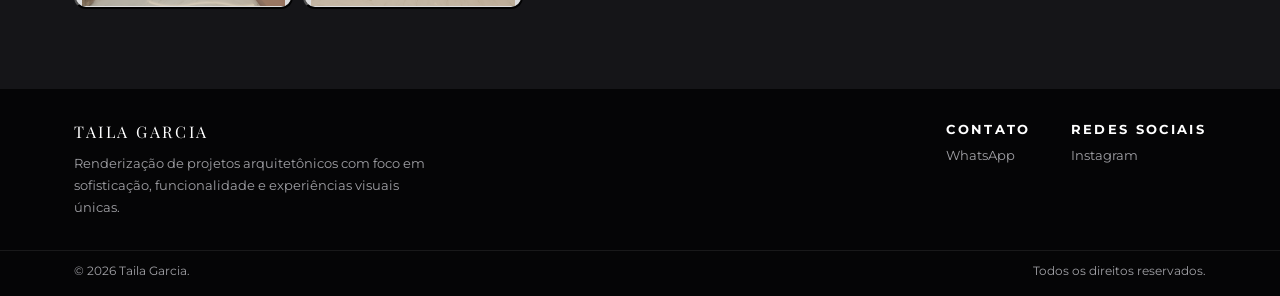
==== commit afb744ca: "ultimas alteraçoes" ====
--- a/projetos/projeto-comercial-01.html
+++ b/projetos/projeto-comercial-01.html
@@ -60,7 +60,7 @@
             <div class="breadcrumb">
               <a href="../index.html">Início</a> &nbsp;/&nbsp;
               <a href="../projetos.html">Projetos</a> &nbsp;/&nbsp;
-              <span>Studio Concept Office</span>
+              <span>Studio De Roupa</span>
             </div>
           </div>
         </div>
@@ -148,7 +148,7 @@
                 <span class="project-tag">Interiores</span>
               </div>
 
-              <h1>Studio de roupas</h1>
+              <h1>Studio De Roupa</h1>
               <p class="project-meta__location">Guaira - PR • Brasil</p>
               <!--fazer alteração loja de roupa-->
               <p class="project-meta__description">
--- a/assets/css/style.css
+++ b/assets/css/style.css
@@ -467,8 +467,9 @@
   border-radius: 16px;
   background-color: var(--color-surface-light);
   border: 1px solid rgba(0, 0, 0, 0.04);
-  padding: 1px 18px 20px;
+  padding: 18px 18px 20px;
   max-width: 300px;
+  
 }
 
 .about__highlight-card h3 {
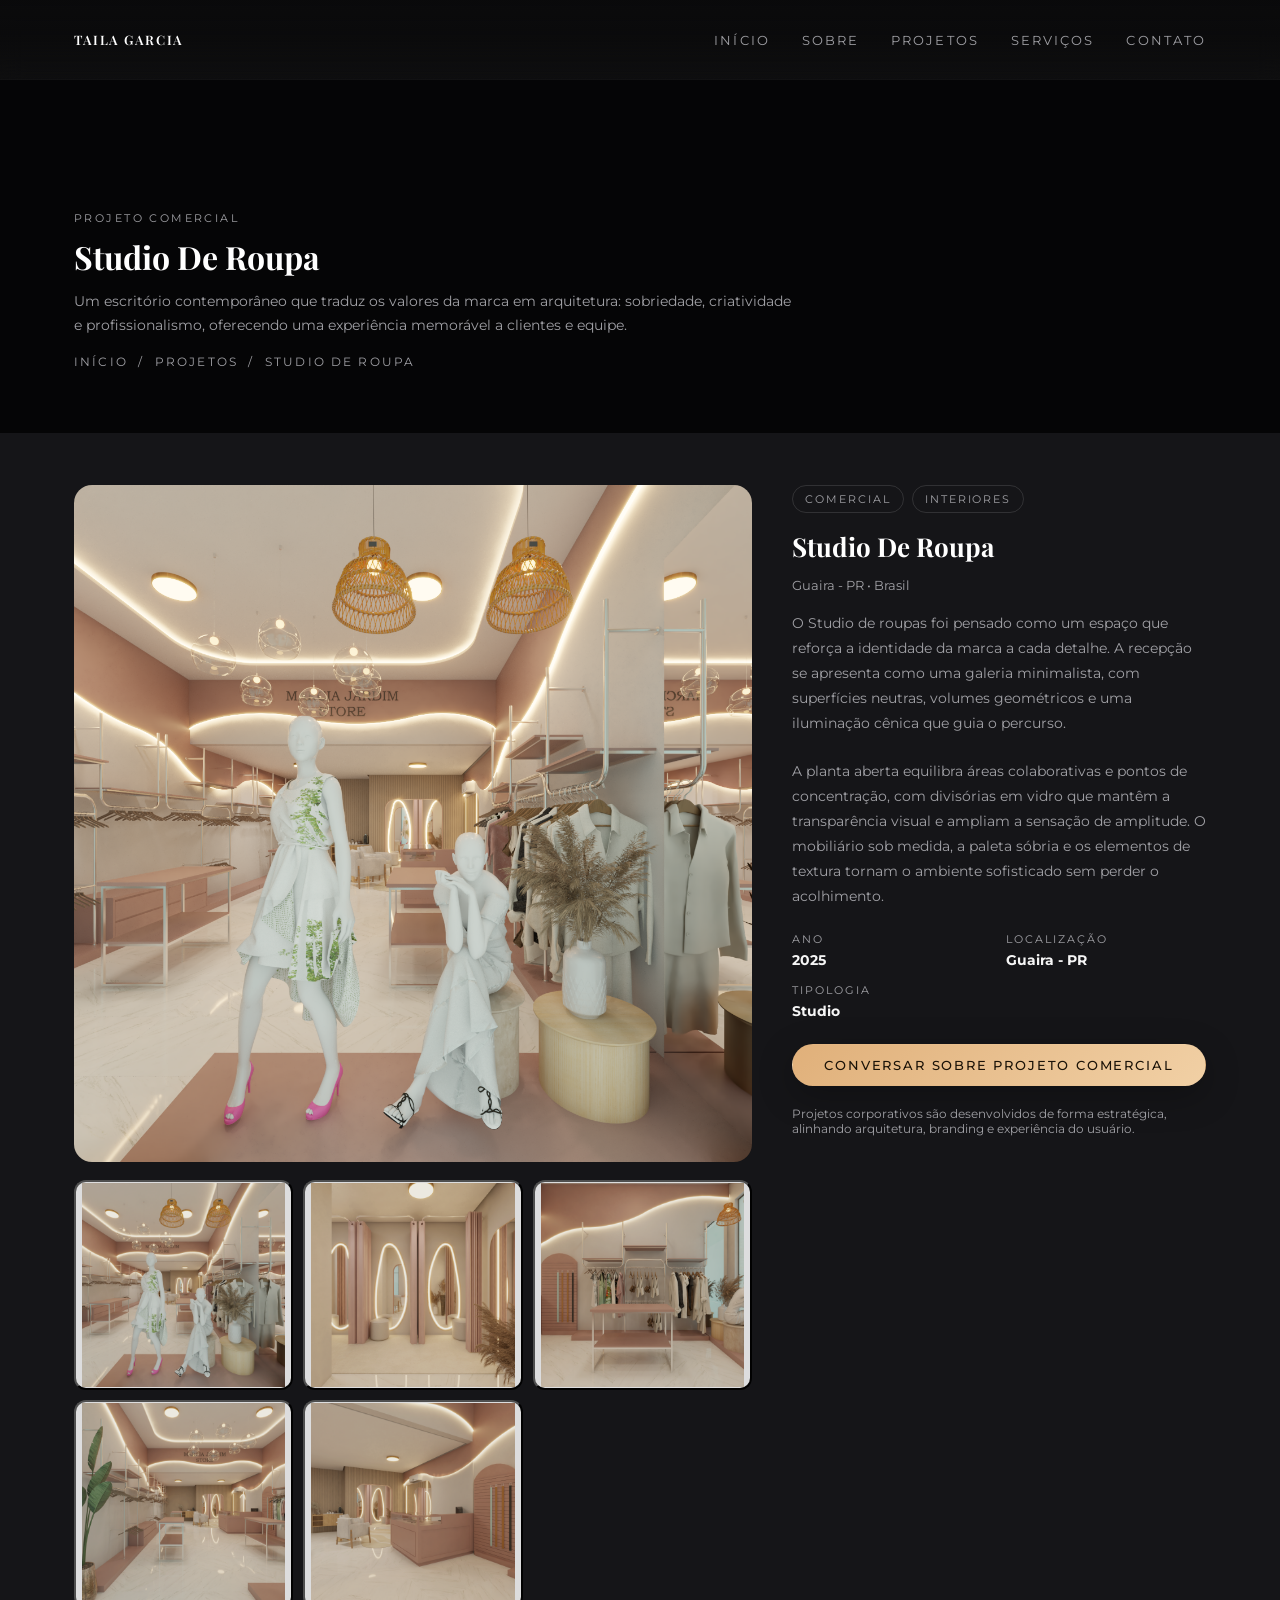
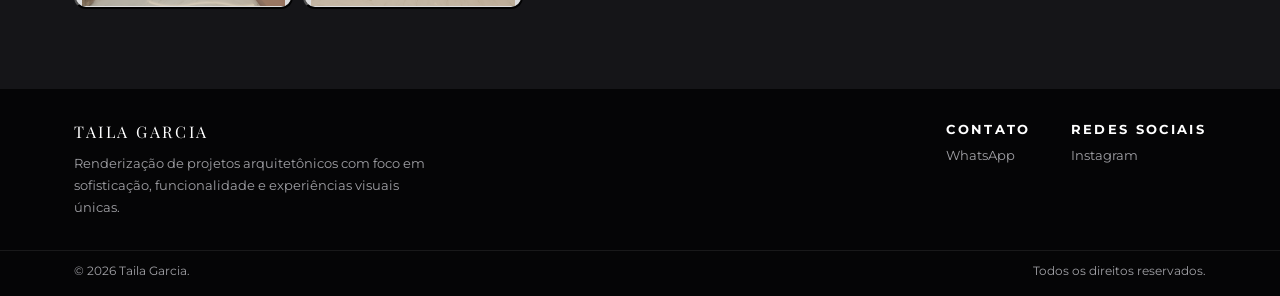
==== commit 2886071f: "Update projeto-comercial-01.html" ====
--- a/projetos/projeto-comercial-01.html
+++ b/projetos/projeto-comercial-01.html
@@ -50,7 +50,7 @@
         <div class="container">
           <div class="page-header__content animate-on-scroll">
             <p class="page-header__eyebrow">Projeto comercial</p>
-            <h1 class="page-header__title">Studio Concept Office</h1>
+            <h1 class="page-header__title">Studio De Roupa</h1>
             <p class="page-header__subtitle">
               Um escritório contemporâneo que traduz os valores da marca em
               arquitetura: sobriedade, criatividade e profissionalismo,
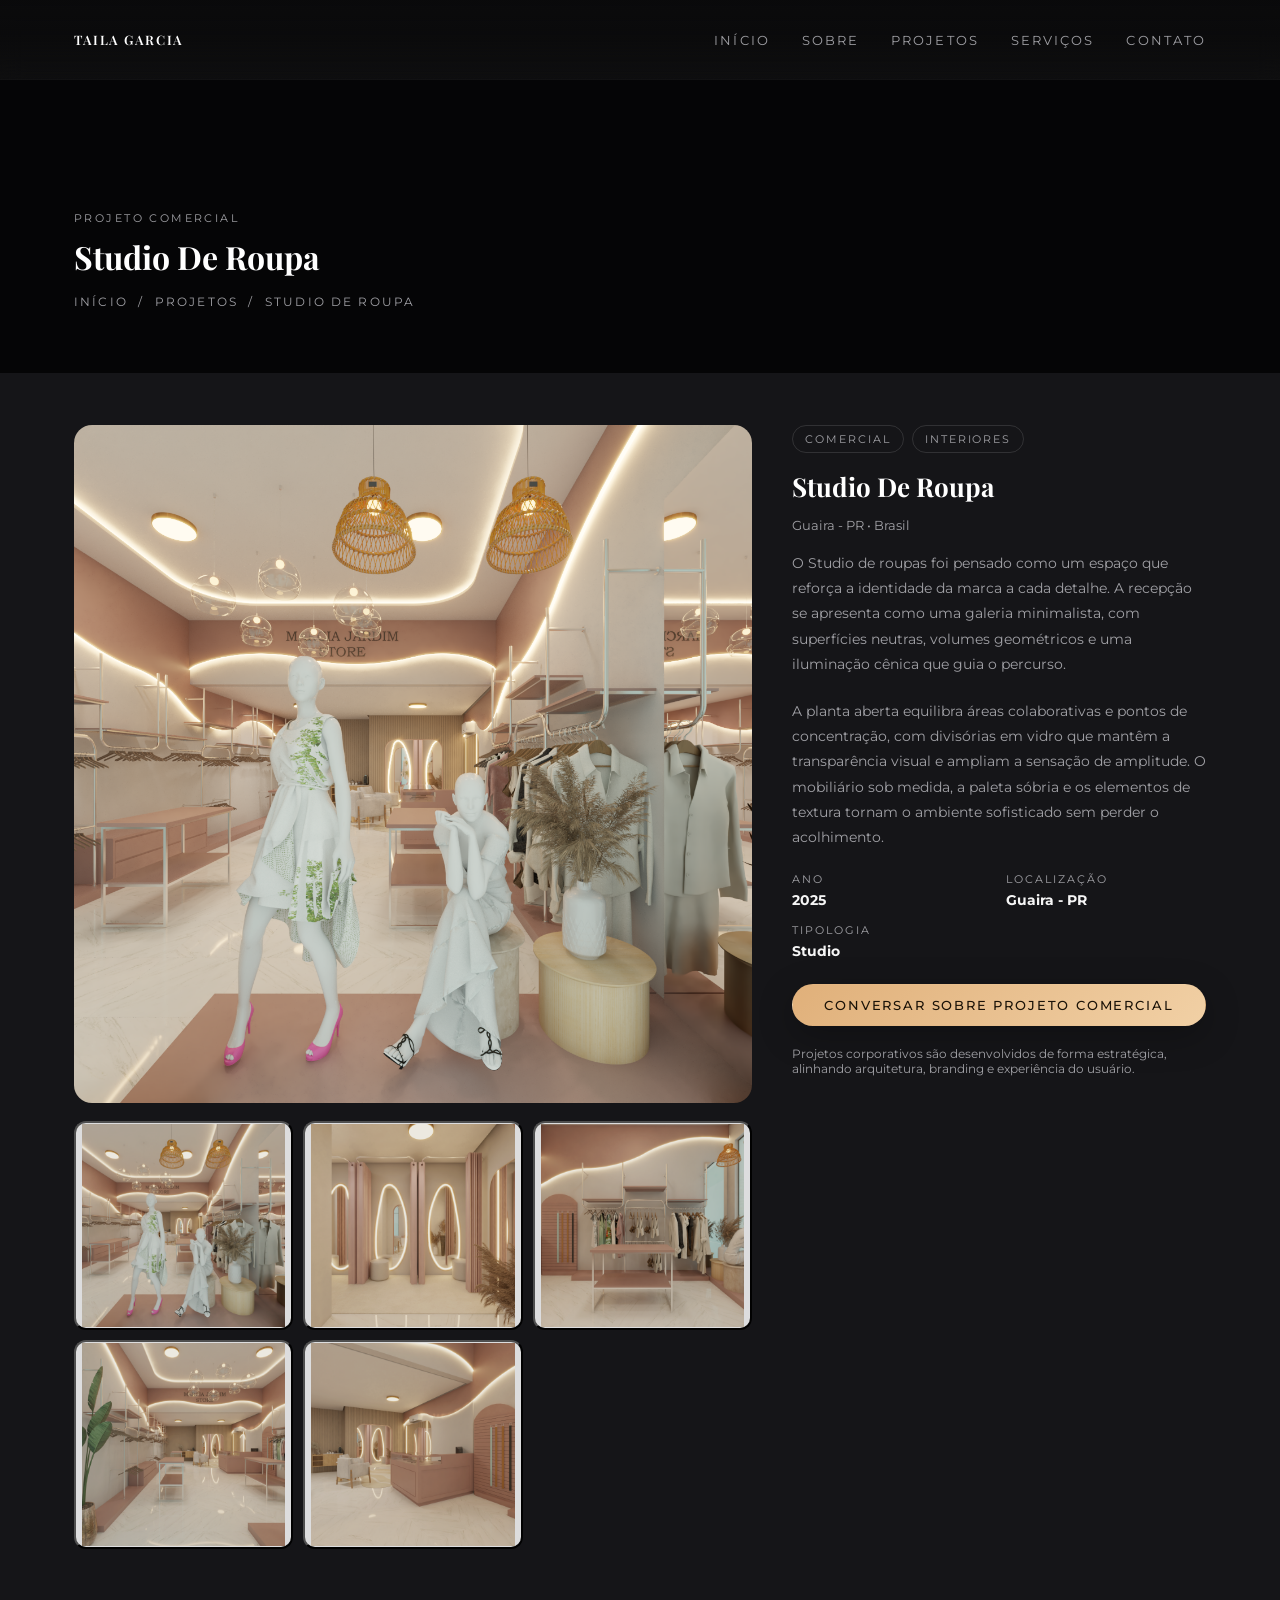
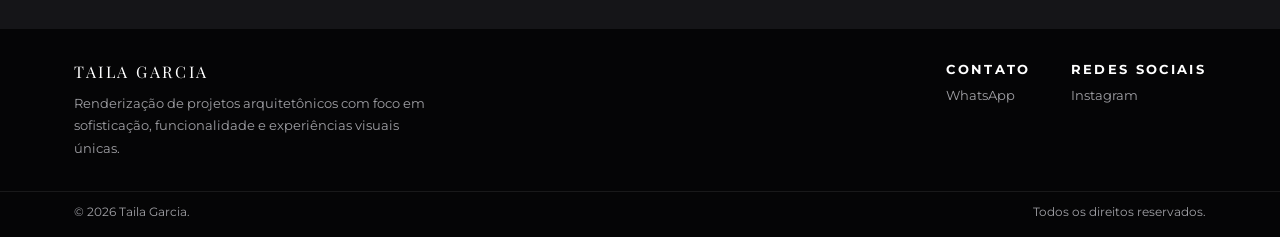
==== commit acb59440: "ultimas alteraçoes" ====
--- a/projetos/projeto-comercial-01.html
+++ b/projetos/projeto-comercial-01.html
@@ -3,7 +3,7 @@
   <head>
     <meta charset="UTF-8" />
     <meta name="viewport" content="width=device-width, initial-scale=1.0" />
-    <title>Studio Concept Office | Taila Garcia</title>
+    <title>Studio de roupa | Taila Garcia</title>
     <meta
       name="description"
       content="Escritório contemporâneo com atmosfera sofisticada e minimalista, pensado para potencializar a experiência da marca e o bem-estar da equipe."
@@ -51,11 +51,7 @@
           <div class="page-header__content animate-on-scroll">
             <p class="page-header__eyebrow">Projeto comercial</p>
             <h1 class="page-header__title">Studio De Roupa</h1>
-            <p class="page-header__subtitle">
-              Um escritório contemporâneo que traduz os valores da marca em
-              arquitetura: sobriedade, criatividade e profissionalismo,
-              oferecendo uma experiência memorável a clientes e equipe.
-            </p>
+            
 
             <div class="breadcrumb">
               <a href="../index.html">Início</a> &nbsp;/&nbsp;
